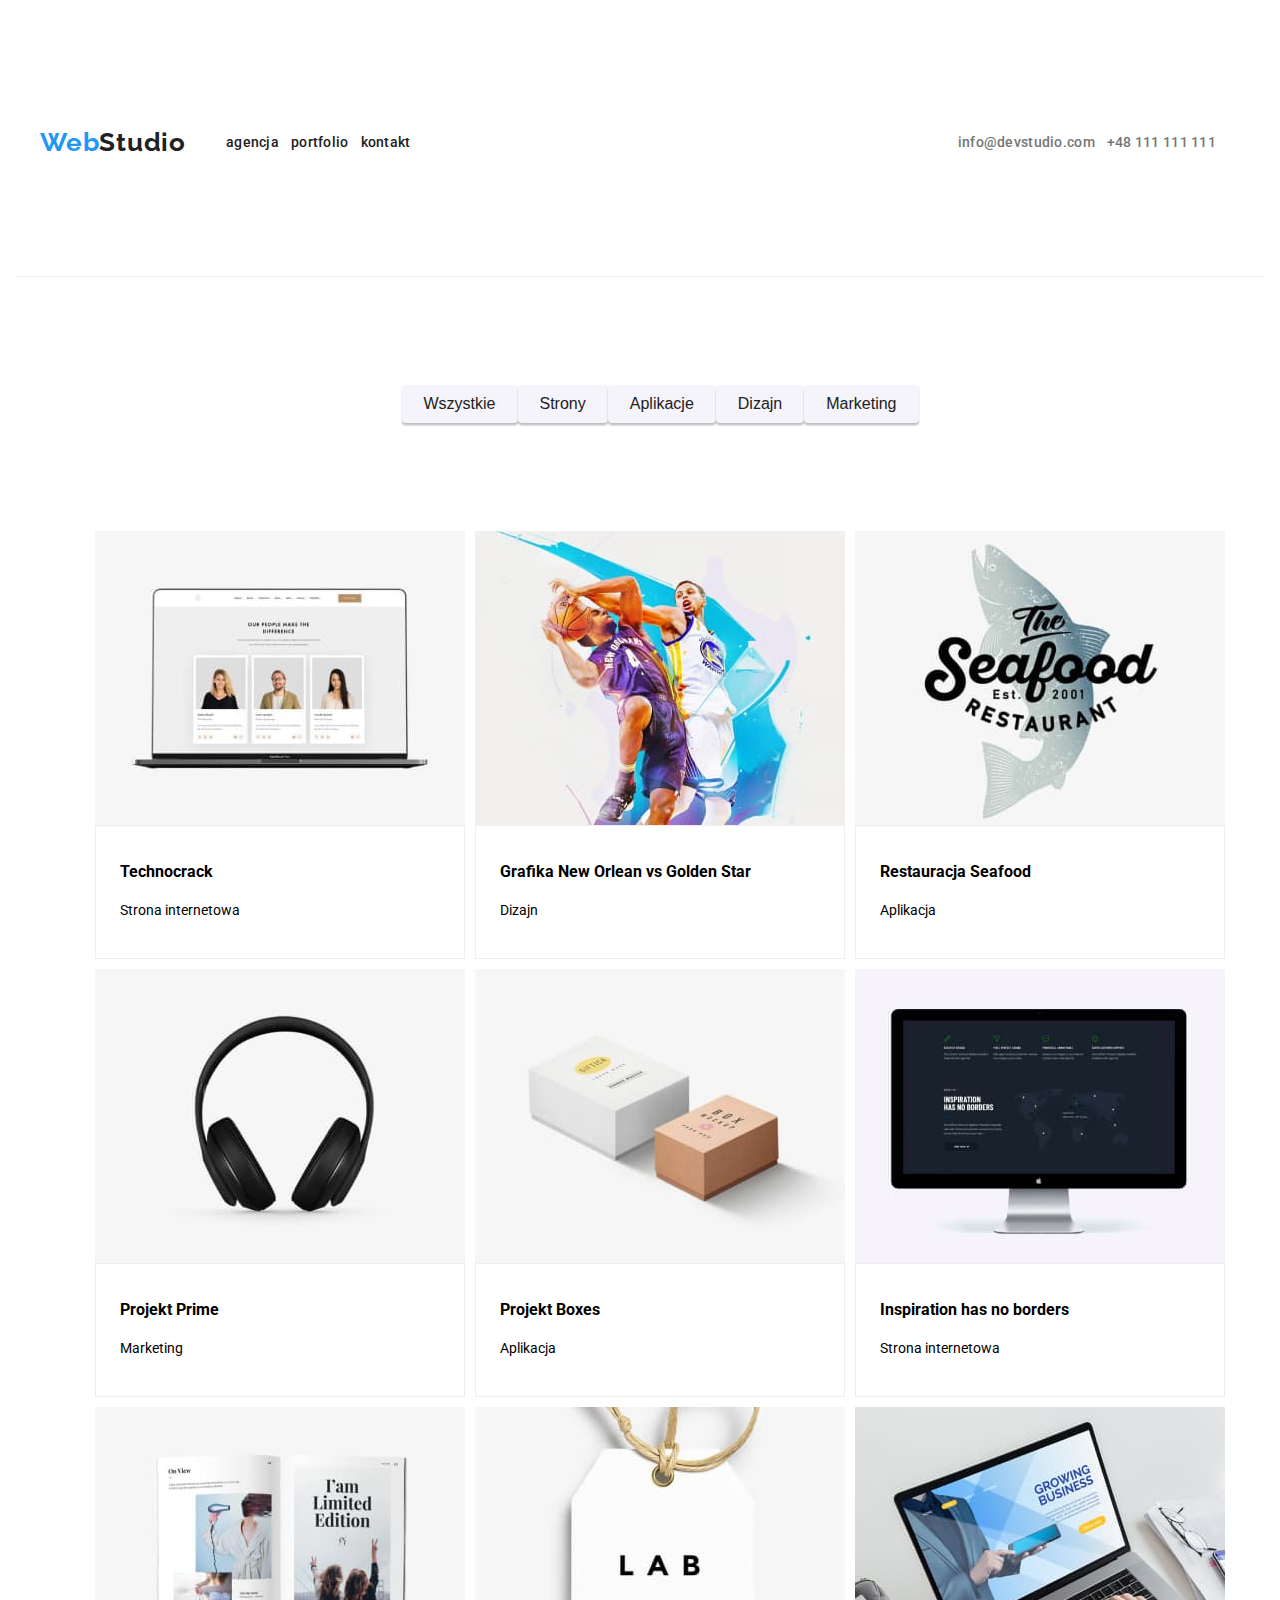
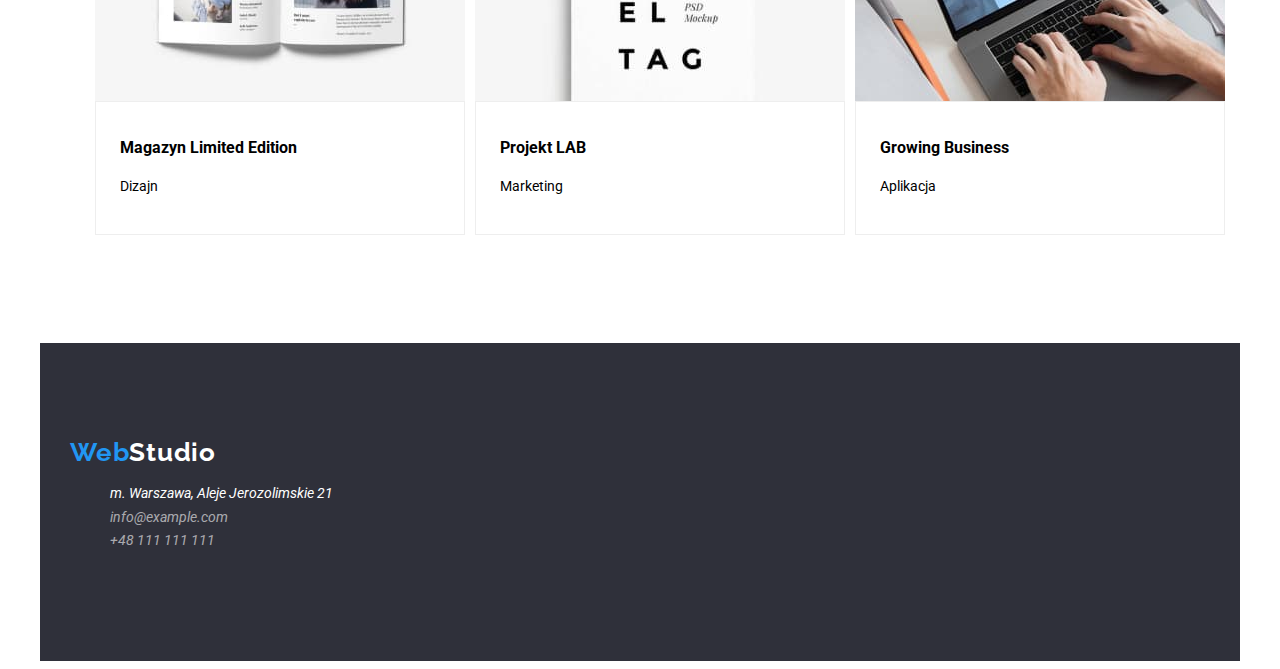
==== portfolio.html @ 51573a0a "v1" ====
<!DOCTYPE html>
<html lang="en">
  <head>
    <meta charset="UTF-8" />
    <meta http-equiv="X-UA-Compatible" content="IE=edge" />
    <meta name="viewport" content="width=device-width, initial-scale=1.0" />
    <title>Studio</title>
    <link rel="preconnect" href="https://fonts.googleapis.com" />
    <link rel="preconnect" href="https://fonts.gstatic.com" crossorigin />
    <link
      href="https://fonts.googleapis.com/css2?family=Raleway:wght@700&family=Roboto:wght@400;500;700;900&display=swap"
      rel="stylesheet"
    />
    <link rel="stylesheet" href="./css/styles.css" />
  </head>
  <body>
    <header class="header section container">
      <a href="./index.html" class="header-logo"> <span>Web</span>Studio </a>
      <nav>
        <ul class="navi">
          <li>
            <a href="" class="link">agencja</a>
          </li>
          <li>
            <a href="./portfolio.html" class="link">portfolio</a>
          </li>
          <li>
            <a href="" class="link">kontakt</a>
          </li>
        </ul>
      </nav>
      <ul class="contacts">
        <li>
          <a href="mailto:info@devstudio.com" class="header-contacts-item"
            >info@devstudio.com</a
          >
        </li>
        <li>
          <a href="tel:+48111111111" class="header-contacts-item"
            >+48 111 111 111</a
          >
        </li>
      </ul>
    </header>
    <main>
      <section class="container section portfolio">
        <ul class="portfolio-list">
          <li>
            <button type="button portfoliob1" class="portfolio-button">
              Wszystkie
            </button>
          </li>
          <li>
            <button type="button portfoliob2" class="portfolio-button">
              Strony
            </button>
          </li>
          <li>
            <button type="button portfoliob3" class="portfolio-button">
              Aplikacje
            </button>
          </li>
          <li>
            <button type="button portfoliob4" class="portfolio-button">
              Dizajn
            </button>
          </li>
          <li>
            <button type="button portfoliob5" class="portfolio-button">
              Marketing
            </button>
          </li>
        </ul>
      </section>
      <section class="offer container">
        <ul class="offer-list">
          <li class="offer-list-item">
            <figure class="offer-list-img">
              <img
                class="offer-img"
                src="images/portfolio1.jpg"
                alt="zdjęcie laptopa"
                width="370"
                height="294"
              />
              <figcaption>
                <h3 class="portfolio-item">Technocrack</h3>
                <p class="portfolio-category">Strona internetowa</p>
                <p></p>
              </figcaption>
            </figure>
          </li>
          <li class="offer-list-item">
            <figure class="offer-list-img">
              <img
                class="offer-img"
                src="images/portfolio2.jpg"
                alt="zdjęcie koszykarzy"
                width="370"
                height="294"
              />
              <figcaption>
                <h3 class="portfolio-item">
                  Grafika New Orlean vs Golden Star
                </h3>
                <p class="portfolio-category">Dizajn</p>
              </figcaption>
            </figure>
          </li>
          <li class="offer-list-item">
            <figure class="offer-list-img">
              <img
                class="offer-img"
                src="images/portfolio3.jpg"
                alt="zdjęcie logo restauracji"
                width="370"
                height="294"
              />
              <figcaption>
                <h3 class="portfolio-item">Restauracja Seafood</h3>
                <p class="portfolio-category">Aplikacja</p>
              </figcaption>
            </figure>
          </li>
          <li class="offer-list-item">
            <figure class="offer-list-img">
              <img
                class="offer-img"
                src="images/portfolio4.jpg"
                alt="zdjęcie słuchawek"
                width="370"
                height="294"
              />
              <figcaption>
                <h3 class="portfolio-item">Projekt Prime</h3>
                <p class="portfolio-category">Marketing</p>
              </figcaption>
            </figure>
          </li>
          <li class="offer-list-item">
            <figure class="offer-list-img">
              <img
                class="offer-img"
                src="images/portfolio5.jpg"
                alt="zdjęcie pudełek"
                width="370"
                height="294"
              />
              <figcaption>
                <h3 class="portfolio-item">Projekt Boxes</h3>
                <p class="portfolio-category">Aplikacja</p>
              </figcaption>
            </figure>
          </li>
          <li class="offer-list-item">
            <figure class="offer-list-img">
              <img
                class="offer-img"
                src="images/portfolio6.jpg"
                alt="zdjęcie monitora"
                width="370"
                height="294"
              />
              <figcaption>
                <h3 class="portfolio-item">Inspiration has no borders</h3>
                <p class="portfolio-category">Strona internetowa</p>
              </figcaption>
            </figure>
          </li>
          <li class="offer-list-item">
            <figure class="offer-list-img">
              <img
                class="offer-img"
                src="images/portfolio7.jpg"
                alt="zdjęcie magazynu"
                width="370"
                height="294"
              />
              <figcaption>
                <h3 class="portfolio-item">Magazyn Limited Edition</h3>
                <p class="portfolio-category">Dizajn</p>
              </figcaption>
            </figure>
          </li>
          <li class="offer-list-item">
            <figure class="offer-list-img">
              <img
                class="offer-img"
                src="images/portfolio8.jpg"
                alt="zdjęcie etykiety"
                width="370"
                height="294"
              />
              <figcaption>
                <h3 class="portfolio-item">Projekt LAB</h3>
                <p class="portfolio-category">Marketing</p>
              </figcaption>
            </figure>
          </li>
          <li class="offer-list-item">
            <figure class="offer-list-img">
              <img
                class="offer-img"
                src="images/portfolio9.jpg"
                alt="zdjęcie laptopa2"
                width="370"
                height="294"
              />
              <figcaption>
                <h3 class="portfolio-item">Growing Business</h3>
                <p class="portfolio-category">Aplikacja</p>
              </figcaption>
            </figure>
          </li>
        </ul>
      </section>
    </main>
    <footer class="footer container section">
      <a href="./index.html" class="footer-logo"> <span>Web</span>Studio </a>
      <address class="footer-contacts">
        <ul>
          <li>m. Warszawa, Aleje Jerozolimskie 21</li>
          <li>
            <a href="mailto:info@example.com" class="footer-link"
              >info@example.com</a
            >
          </li>
          <li>
            <a href="tel:+48111111111" class="footer-link">+48 111 111 111</a>
          </li>
        </ul>
      </address>
    </footer>
  </body>
</html>
---- css/styles.css ----
:root {
  --main-font-color: #212121;
  --brand-color: #2196f3;
}
body {
  font-family: "Roboto", sans-serif;
  font-size: 14px;
}
.link {
  text-decoration: none;
  font-family: "Roboto";
  font-weight: 500;
  font-size: 14px;
  line-height: 16px;
  letter-spacing: 0.02em;
}
.header .link {
  color: #212121;
}
.link:hover,
.link:focus,
.header-contacts-item:hover,
.header-contacts-item:focus,
.footer-link:hover,
.footer-link:focus {
  color: var(--brand-color);
}
.portfolio-button:hover,
.portfolio-button:focus {
  color: #fff;
  background-color: var(--brand-color);
}
.header-logo {
  color: var(--main-font-color);
  text-decoration: none;
  font-family: "Raleway";
  font-weight: 700;
  font-size: 26px;
  line-height: 31px;
  letter-spacing: 0.03em;
}
.footer-logo {
  color: #fff;
  text-decoration: none;
  font-family: "Raleway";
  font-weight: 700;
  font-size: 26px;
  line-height: 31px;
  letter-spacing: 0.03em;
  margin-left: 30px;
}
.header-logo > span,
.footer-logo > span {
  color: var(--brand-color);
}
.header {
  background-color: #fff;
  color: #212121;
  display: flex;
  justify-content: space-between;
  align-items: center;
  height: 80px;
  border-bottom: 1px solid #ececec;
  padding: 24px 24px;
}
.contacts,
.navi,
.link,
.header-contacts-item {
  display: flex;
  margin-left: auto;
  margin-right: 12px;
}
.navi,
.header-contacts-item {
  font-family: "Roboto";
  font-style: normal;
  font-weight: 500;
  line-height: 16px;
  letter-spacing: 0.02em;
}
.footer {
  background-color: #2f303a;
  color: #fff;
  max-height: 252px;
  padding: 60px auto 60px 15px;
}
.footer-contacts {
  color: #fff;
  line-height: 1.71;
  margin-left: 30px;
}
.header-contacts-item {
  color: #757575;
}
.header-contacts-item,
.footer-contacts {
  text-decoration: none;
}
.footer-contacts,
.footer-logo {
  margin-left: 30px;
}
.footer-link {
  color: rgba(255, 255, 255, 0.6);
  text-decoration: none;
}
.about-title,
.main-title,
.us-title {
  text-align: center;
}
.main-title {
  text-transform: uppercase;
  color: #fff;
  background-color: #2f303a;
  max-height: 600px;
  flex-direction: column;
  padding-top: 200px;
  padding-bottom: 280px;
}
.main-title-item {
  font-size: 44px;
  font-weight: 900;
  line-height: 60px;
  letter-spacing: 0.06em;
}
.about-title {
  font-size: 36px;
  line-height: 42px;
  letter-spacing: 0.03em;
}
.us-title {
  font-size: 36px;
  line-height: 42px;
  letter-spacing: 0.03em;
}
.main-button {
  cursor: pointer;
  color: inherit;
  background-color: var(--brand-color);
  box-shadow: 0px 4px 4px rgba(0, 0, 0, 0.15);
  border-radius: 4px;
  padding: auto;
  font-weight: 700;
  font-size: 16px;
  line-height: 30px;
}
.article {
  display: flex;
}
ul {
  list-style: none;
}
.article-title {
  text-transform: uppercase;
}
.article-item {
  color: #757575;
}
.us {
  background-color: #f5f4fa;
  max-height: 648px;
}
.portfolio {
  text-align: center;
}
.portfolio-button {
  cursor: pointer;
  color: #212121;
  text-decoration: solid;
  background-color: #f5f4fa;
  box-shadow: 0px 3px 1px rgba(0, 0, 0, 0.1), 0px 1px 2px rgba(0, 0, 0, 0.08),
    0px 2px 2px rgba(0, 0, 0, 0.12);
  border-radius: 4px;
  line-height: 1.6;
  border: none;
  font-weight: 500;
  padding: 6px 22px;
  background: #f5f4fa;
  font-size: 16px;
}
.portfolio-list {
  display: flex;
  justify-content: center;
}
.portfoliob1,
.portfoliob5 {
  width: 121px;
  margin-right: 30px;
}
.portfoliob2 {
  width: 93px;
  margin-right: 30px;
}
.portfoliob3 {
  width: 114px;
  margin-right: 30px;
}
.portfoliob4 {
  width: 91px;
  margin-right: 30px;
}
.container {
  width: 1200px;
  margin: 0 auto;
}
.section {
  padding-top: 94px;
  padding-bottom: 94px;
}
.about-item {
  display: flex;
  padding-right: 30px;
  justify-content: space-between;
  align-content: center;
}
.us-name {
  color: #212121;
  font-weight: 500;
  padding-top: 30px;
  line-height: 1.17;
  text-align: center;
}
.us-description {
  color: #757575;
  font-size: 16px;
  padding-bottom: 30px;
  line-height: 1.17;
  text-align: center;
}
.us-item {
  margin: 0;
  width: 270px;
  background-color: #ffffff;
  border-bottom-right-radius: 4px;
  border-bottom-left-radius: 4px;
  box-shadow: 0px 2px rgba(0, 0, 0, 0.2), 0px 1px rgba(0, 0, 0, 0.14),
    0px 1px rgba(0, 0, 0, 0.12);
}
.us-img {
  display: block;
}
.us-list {
  display: flex;
  justify-content: space-evenly;
  margin-left: 15px;
  margin-right: 15px;
}
.us-items li {
  width: 270px;
}
.offer {
  padding-bottom: 94px;
}
.offer-item {
  color: #212121;
  font-weight: 700;
  font-size: 18px;
  line-height: 2;
}
.offer-list {
  display: flex;
  justify-content: center;
  align-content: center;
  flex-wrap: wrap;
  margin-left: -10px;
  margin-top: -10px;
}
.offer-list-item {
  width: 370px;
  margin-left: 10px;
  margin-top: 10px;
}
.offer-list-img {
  margin: 0;
}
.portfolio-category {
  color: var(--detail-color);
  font-size: var(--subject-font);
  line-height: 1.875;
}
.offer-img {
  display: block;
}
.offer-list-img figcaption {
  padding: 20px 24px;
  border: 1px solid #eeeeee;
}
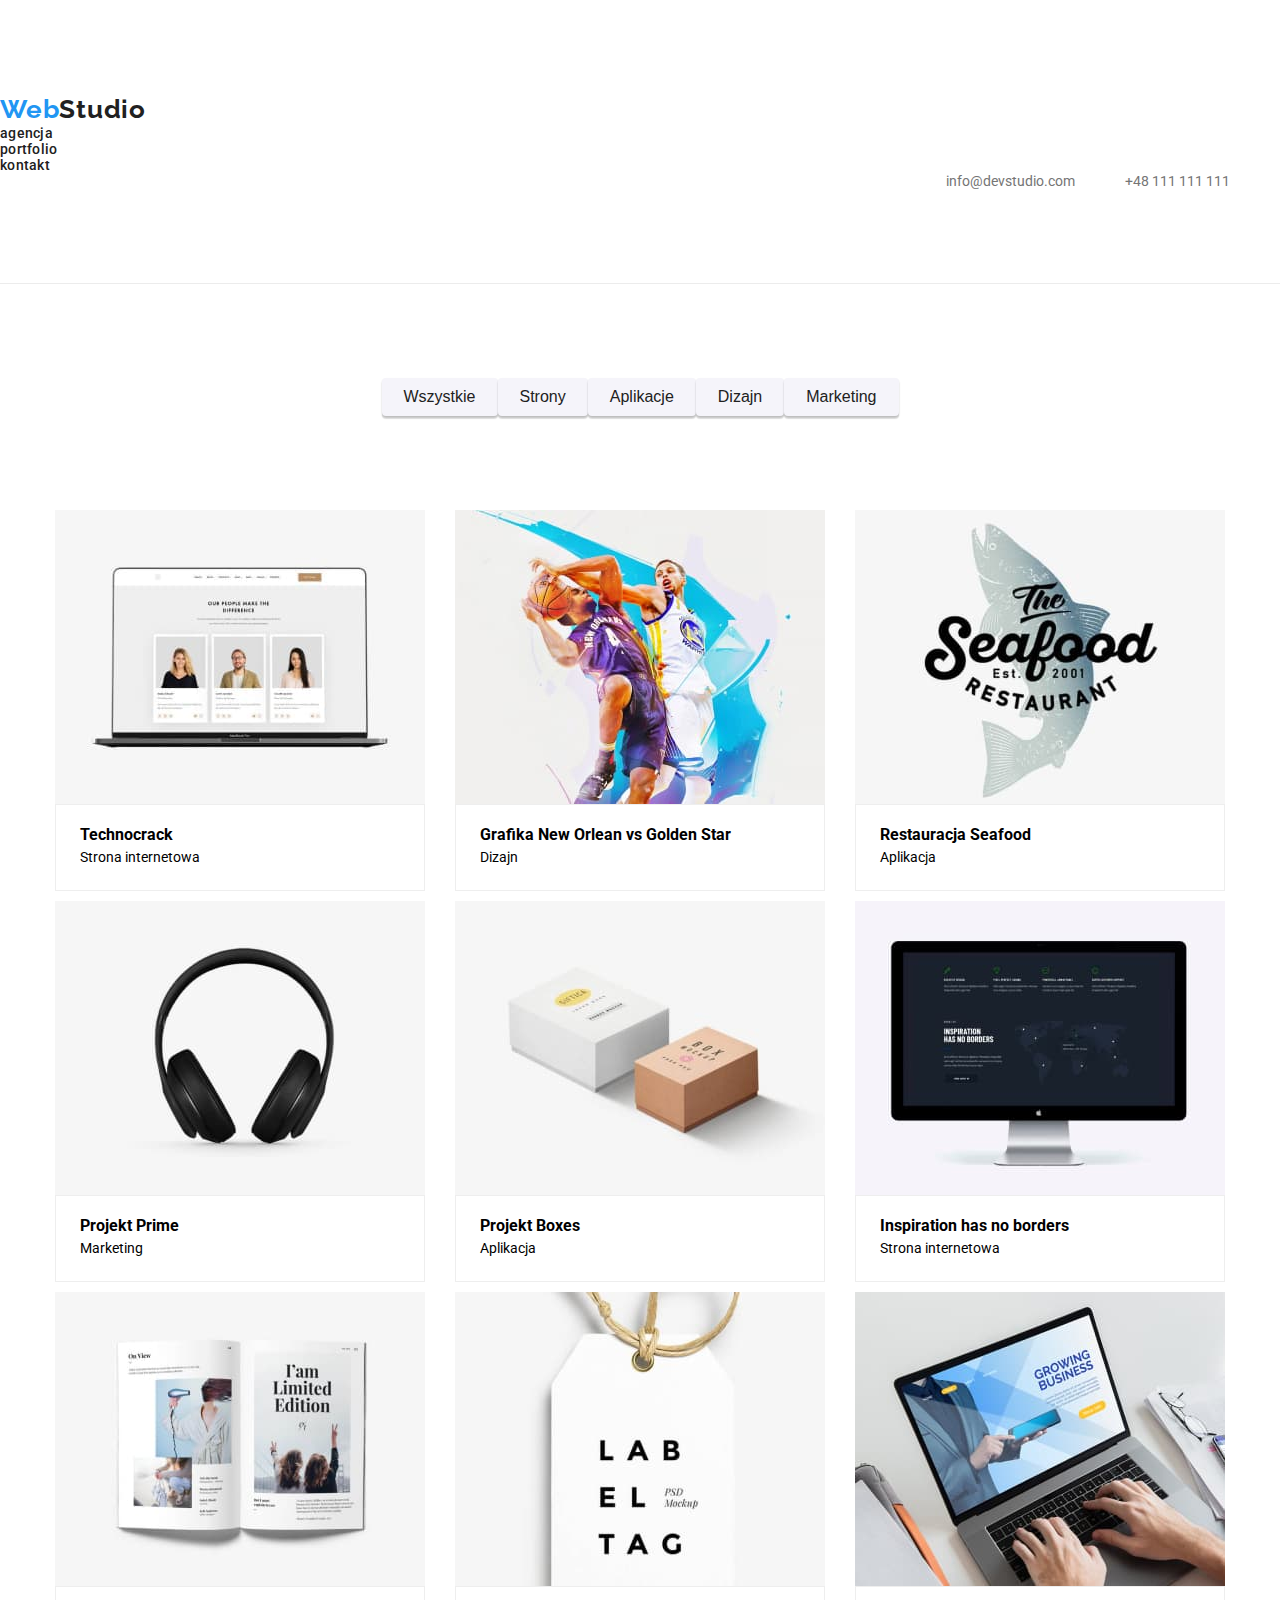
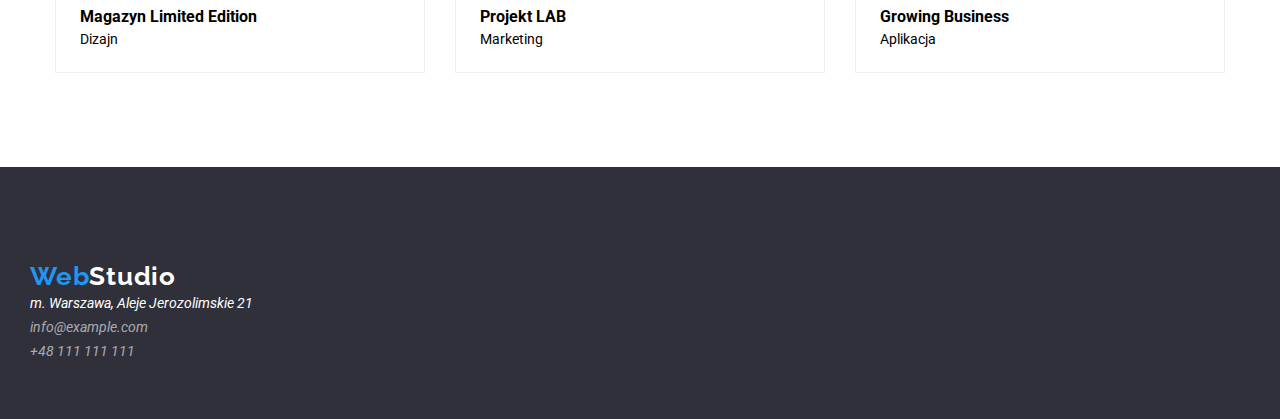
==== commit 14bac9f9: "v1.5" ====
--- a/portfolio.html
+++ b/portfolio.html
@@ -14,7 +14,7 @@
     <link rel="stylesheet" href="./css/styles.css" />
   </head>
   <body>
-    <header class="header section container">
+    <header class="header section">
       <a href="./index.html" class="header-logo"> <span>Web</span>Studio </a>
       <nav>
         <ul class="navi">
@@ -215,7 +215,7 @@
         </ul>
       </section>
     </main>
-    <footer class="footer container section">
+    <footer class="footer section">
       <a href="./index.html" class="footer-logo"> <span>Web</span>Studio </a>
       <address class="footer-contacts">
         <ul>
--- a/css/styles.css
+++ b/css/styles.css
@@ -1,10 +1,34 @@
+* {
+  margin: 0px;
+  padding: 0px;
+}
+*,
+*::before,
+*::after {
+  box-sizing: border-box;
+}
 :root {
   --main-font-color: #212121;
   --brand-color: #2196f3;
 }
+.container {
+  max-width: 1200px;
+  margin: 0 auto;
+  padding-right: 15px;
+  padding-left: 15px;
+}
+.section {
+  padding-top: 94px;
+  padding-bottom: 94px;
+}
 body {
   font-family: "Roboto", sans-serif;
   font-size: 14px;
+}
+ul {
+  list-style: none;
+  margin: 0px;
+  padding: 0px;
 }
 .link {
   text-decoration: none;
@@ -14,21 +38,23 @@
   line-height: 16px;
   letter-spacing: 0.02em;
 }
-.header .link {
-  color: #212121;
-}
 .link:hover,
 .link:focus,
 .header-contacts-item:hover,
 .header-contacts-item:focus,
+.nav-item .link:hover,
+.nav-item .link:focus,
 .footer-link:hover,
 .footer-link:focus {
   color: var(--brand-color);
 }
-.portfolio-button:hover,
-.portfolio-button:focus {
-  color: #fff;
-  background-color: var(--brand-color);
+/* ------HEADER----- */
+.header {
+  background-color: #fff;
+  border-bottom: 1px solid #ececec;
+}
+.header .link {
+  color: #212121;
 }
 .header-logo {
   color: var(--main-font-color);
@@ -38,6 +64,169 @@
   font-size: 26px;
   line-height: 31px;
   letter-spacing: 0.03em;
+  margin-right: 93px;
+}
+.header-logo > span,
+.footer-logo > span {
+  color: var(--brand-color);
+}
+
+.header-section {
+  display: flex;
+  align-items: center;
+  justify-content: center;
+  height: 80px;
+}
+.nav {
+  display: flex;
+  align-items: center;
+}
+.nav-items {
+  font-weight: 500;
+  line-height: 1.14;
+  display: flex;
+  justify-content: space-between;
+}
+.nav-items .link {
+  text-transform: capitalize;
+}
+.nav-item {
+  margin-right: 46px;
+}
+.contacts {
+  display: flex;
+  align-items: center;
+  justify-content: flex-end;
+  margin-left: auto;
+}
+.header-contacts-item {
+  color: #757575;
+  text-decoration: none;
+  margin-right: 50px;
+}
+/* ----BANNER---- */
+.main-title {
+  background-color: #2f303a;
+  text-align: center;
+  padding: 200px 0;
+  color: #fff;
+}
+.main-title-item {
+  font-weight: 900;
+  font-size: 44px;
+  line-height: 1.36em;
+  max-width: 696px;
+  text-transform: uppercase;
+  margin: 0 auto 30px;
+}
+.main-button {
+  color: #fff;
+  cursor: pointer;
+  background-color: var(--brand-color);
+  border: none;
+  border-radius: 4px;
+  width: 200px;
+  height: 50px;
+  font-weight: 700;
+  font-size: 16px;
+  line-height: 1.875em;
+  letter-spacing: 0.06em;
+  box-shadow: 0px 4px 4px rgba(0, 0, 0, 0.15);
+  padding: 10px 41px 10px 42px;
+}
+.main-button:hover,
+.main-button:active {
+  background-color: var(--brand-color);
+  color: #fff;
+}
+/* -----LOREM IPSUM---- */
+
+.about-title,
+.us-title {
+  text-align: center;
+}
+
+.about-title {
+  font-size: 36px;
+  line-height: 42px;
+  letter-spacing: 0.03em;
+  margin: 0px;
+  padding: 0px;
+}
+.us-title {
+  font-size: 36px;
+  line-height: 42px;
+  letter-spacing: 0.03em;
+  margin: 0px;
+  padding: 0px;
+}
+
+.article {
+  display: flex;
+}
+.article li {
+  width: 270px;
+}
+.article-title {
+  text-transform: uppercase;
+  margin-bottom: 10px;
+}
+.article-item {
+  margin-top: 10px;
+  color: #757575;
+  line-height: 24px;
+}
+.us {
+  background-color: #f5f4fa;
+  max-height: 648px;
+}
+.about-item {
+  display: flex;
+  padding-right: 30px;
+  justify-content: space-between;
+  align-content: center;
+}
+.us-name {
+  color: #212121;
+  font-weight: 500;
+  padding-top: 30px;
+  line-height: 1.17;
+  text-align: center;
+}
+.us-description {
+  color: #757575;
+  font-size: 16px;
+  padding-bottom: 30px;
+  line-height: 1.17;
+  text-align: center;
+}
+.us-item {
+  margin: 0;
+  width: 270px;
+  background-color: #ffffff;
+  border-bottom-right-radius: 4px;
+  border-bottom-left-radius: 4px;
+  box-shadow: 0px 2px rgba(0, 0, 0, 0.2), 0px 1px rgba(0, 0, 0, 0.14),
+    0px 1px rgba(0, 0, 0, 0.12);
+}
+.us-img {
+  display: block;
+}
+.us-list {
+  display: flex;
+  justify-content: space-evenly;
+  margin-left: 15px;
+  margin-right: 15px;
+}
+.us-items li {
+  width: 270px;
+}
+/* ----FOOTER---- */
+.footer {
+  background-color: #2f303a;
+  color: #fff;
+  max-height: 252px;
+  padding: 60px auto 60px 15px;
 }
 .footer-logo {
   color: #fff;
@@ -49,119 +238,19 @@
   letter-spacing: 0.03em;
   margin-left: 30px;
 }
-.header-logo > span,
-.footer-logo > span {
-  color: var(--brand-color);
-}
-.header {
-  background-color: #fff;
-  color: #212121;
-  display: flex;
-  justify-content: space-between;
-  align-items: center;
-  height: 80px;
-  border-bottom: 1px solid #ececec;
-  padding: 24px 24px;
-}
-.contacts,
-.navi,
-.link,
-.header-contacts-item {
-  display: flex;
-  margin-left: auto;
-  margin-right: 12px;
-}
-.navi,
-.header-contacts-item {
-  font-family: "Roboto";
-  font-style: normal;
-  font-weight: 500;
-  line-height: 16px;
-  letter-spacing: 0.02em;
-}
-.footer {
-  background-color: #2f303a;
-  color: #fff;
-  max-height: 252px;
-  padding: 60px auto 60px 15px;
-}
+.footer-link {
+  color: rgba(255, 255, 255, 0.6);
+  text-decoration: none;
+}
+
 .footer-contacts {
   color: #fff;
   line-height: 1.71;
   margin-left: 30px;
-}
-.header-contacts-item {
-  color: #757575;
-}
-.header-contacts-item,
-.footer-contacts {
-  text-decoration: none;
-}
-.footer-contacts,
-.footer-logo {
-  margin-left: 30px;
-}
-.footer-link {
-  color: rgba(255, 255, 255, 0.6);
-  text-decoration: none;
-}
-.about-title,
-.main-title,
-.us-title {
-  text-align: center;
-}
-.main-title {
-  text-transform: uppercase;
-  color: #fff;
-  background-color: #2f303a;
-  max-height: 600px;
-  flex-direction: column;
-  padding-top: 200px;
-  padding-bottom: 280px;
-}
-.main-title-item {
-  font-size: 44px;
-  font-weight: 900;
-  line-height: 60px;
-  letter-spacing: 0.06em;
-}
-.about-title {
-  font-size: 36px;
-  line-height: 42px;
-  letter-spacing: 0.03em;
-}
-.us-title {
-  font-size: 36px;
-  line-height: 42px;
-  letter-spacing: 0.03em;
-}
-.main-button {
-  cursor: pointer;
-  color: inherit;
-  background-color: var(--brand-color);
-  box-shadow: 0px 4px 4px rgba(0, 0, 0, 0.15);
-  border-radius: 4px;
-  padding: auto;
-  font-weight: 700;
-  font-size: 16px;
-  line-height: 30px;
-}
-.article {
-  display: flex;
-}
-ul {
-  list-style: none;
-}
-.article-title {
-  text-transform: uppercase;
-}
-.article-item {
-  color: #757575;
-}
-.us {
-  background-color: #f5f4fa;
-  max-height: 648px;
-}
+  text-decoration: none;
+}
+/* Strona Portfolio */
+
 .portfolio {
   text-align: center;
 }
@@ -180,6 +269,11 @@
   background: #f5f4fa;
   font-size: 16px;
 }
+.portfolio-button:hover,
+.portfolio-button:focus {
+  color: #fff;
+  background-color: var(--brand-color);
+}
 .portfolio-list {
   display: flex;
   justify-content: center;
@@ -200,55 +294,6 @@
 .portfoliob4 {
   width: 91px;
   margin-right: 30px;
-}
-.container {
-  width: 1200px;
-  margin: 0 auto;
-}
-.section {
-  padding-top: 94px;
-  padding-bottom: 94px;
-}
-.about-item {
-  display: flex;
-  padding-right: 30px;
-  justify-content: space-between;
-  align-content: center;
-}
-.us-name {
-  color: #212121;
-  font-weight: 500;
-  padding-top: 30px;
-  line-height: 1.17;
-  text-align: center;
-}
-.us-description {
-  color: #757575;
-  font-size: 16px;
-  padding-bottom: 30px;
-  line-height: 1.17;
-  text-align: center;
-}
-.us-item {
-  margin: 0;
-  width: 270px;
-  background-color: #ffffff;
-  border-bottom-right-radius: 4px;
-  border-bottom-left-radius: 4px;
-  box-shadow: 0px 2px rgba(0, 0, 0, 0.2), 0px 1px rgba(0, 0, 0, 0.14),
-    0px 1px rgba(0, 0, 0, 0.12);
-}
-.us-img {
-  display: block;
-}
-.us-list {
-  display: flex;
-  justify-content: space-evenly;
-  margin-left: 15px;
-  margin-right: 15px;
-}
-.us-items li {
-  width: 270px;
 }
 .offer {
   padding-bottom: 94px;
@@ -261,15 +306,13 @@
 }
 .offer-list {
   display: flex;
-  justify-content: center;
+  justify-content: space-between;
   align-content: center;
   flex-wrap: wrap;
-  margin-left: -10px;
   margin-top: -10px;
 }
 .offer-list-item {
   width: 370px;
-  margin-left: 10px;
   margin-top: 10px;
 }
 .offer-list-img {
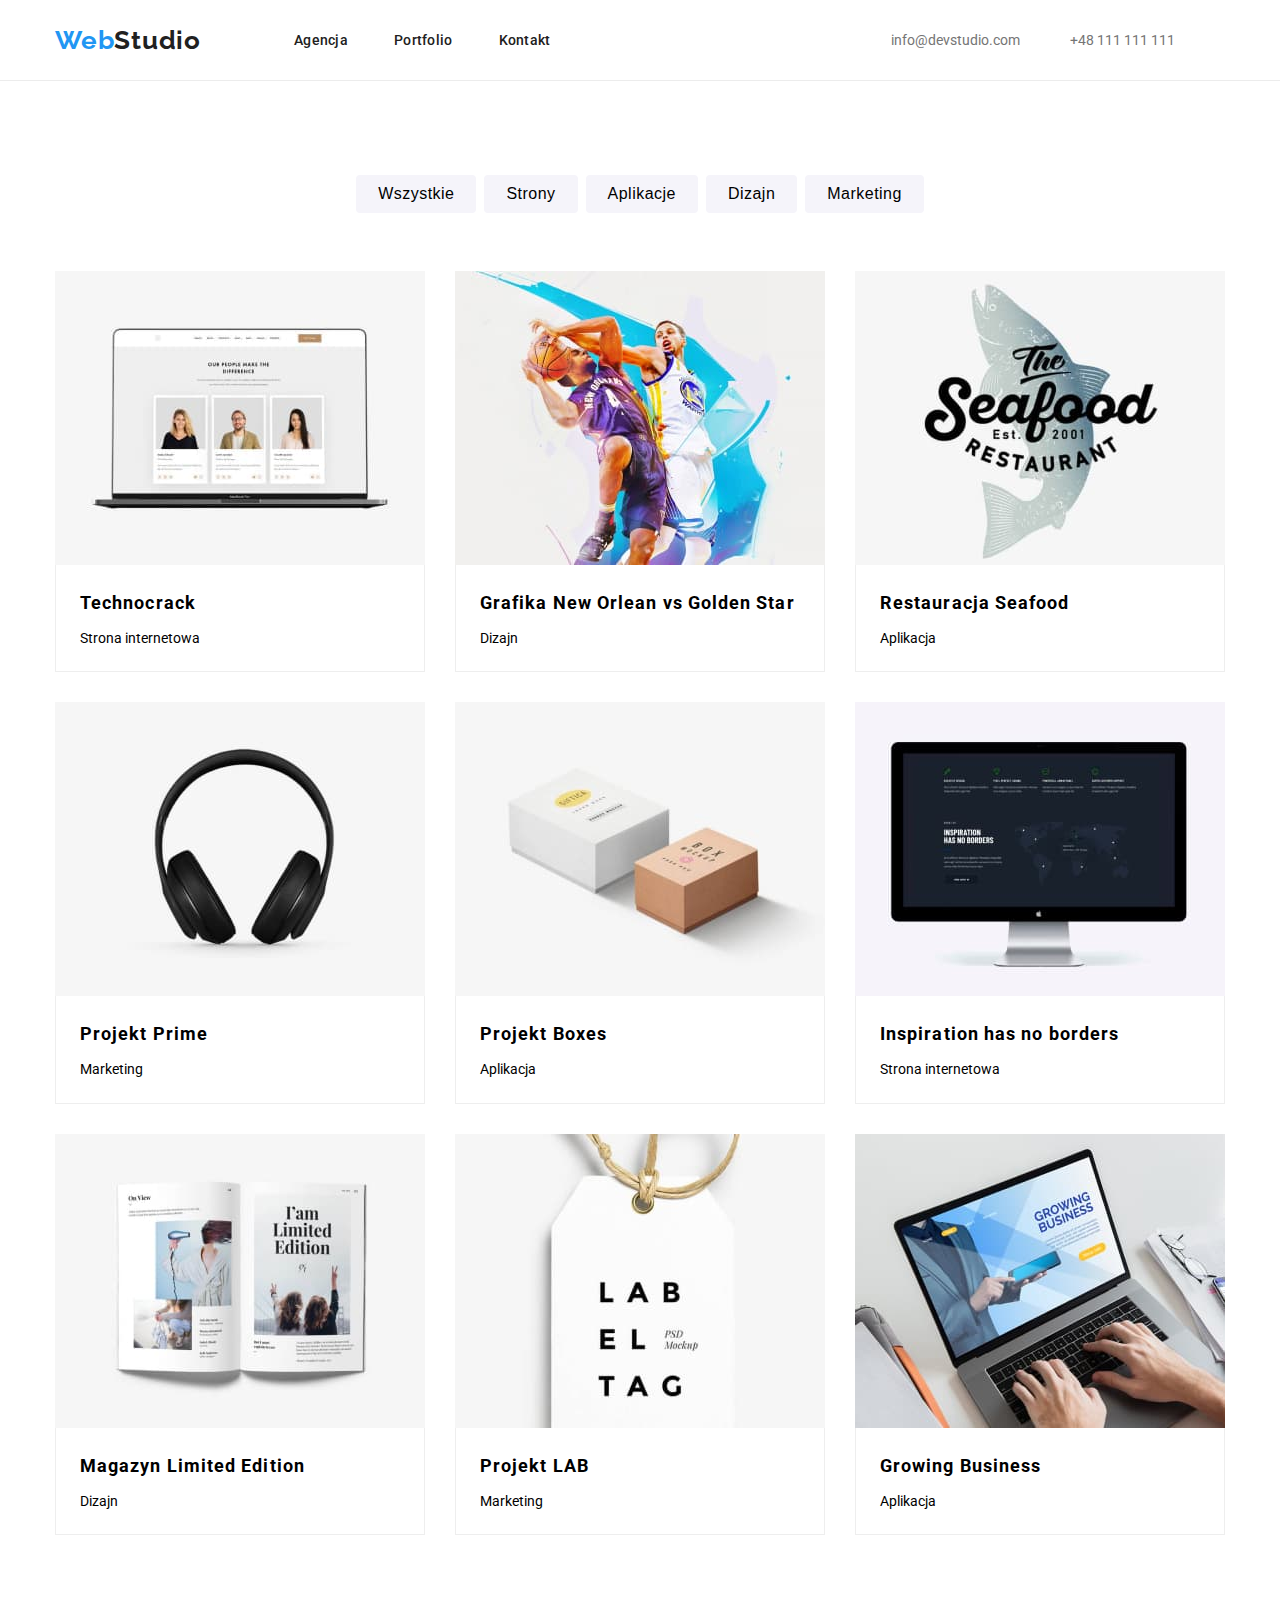
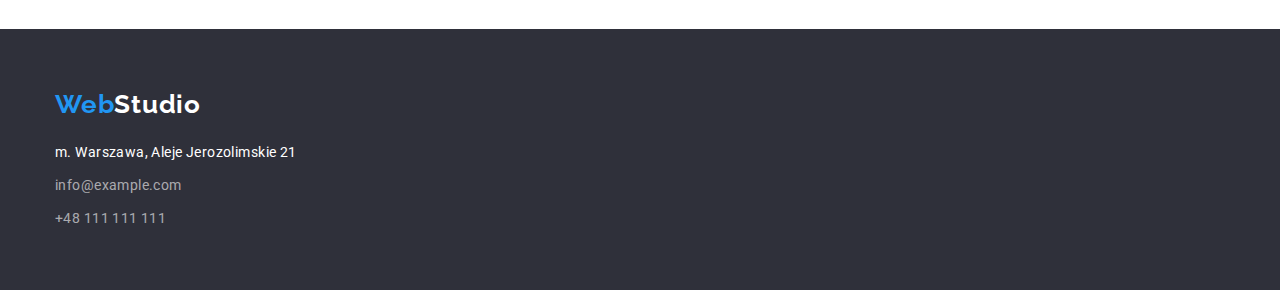
==== commit a9a4eb12: "v1.9" ====
--- a/portfolio.html
+++ b/portfolio.html
@@ -14,222 +14,228 @@
     <link rel="stylesheet" href="./css/styles.css" />
   </head>
   <body>
-    <header class="header section">
-      <a href="./index.html" class="header-logo"> <span>Web</span>Studio </a>
-      <nav>
-        <ul class="navi">
+    <header class="header">
+      <section class="container header-section">
+        <nav class="nav">
+          <a href="./index.html" class="header-logo link">
+            <span>Web</span>Studio
+          </a>
+          <ul class="nav-items">
+            <li class="nav-item">
+              <a href="" class="link">agencja</a>
+            </li>
+            <li class="nav-item">
+              <a href="./portfolio.html" class="link">portfolio</a>
+            </li>
+            <li class="nav-item">
+              <a href="" class="link">kontakt</a>
+            </li>
+          </ul>
+        </nav>
+        <ul class="contacts">
           <li>
-            <a href="" class="link">agencja</a>
+            <a href="mailto:info@devstudio.com" class="header-contacts-item"
+              >info@devstudio.com</a
+            >
           </li>
           <li>
-            <a href="./portfolio.html" class="link">portfolio</a>
-          </li>
-          <li>
-            <a href="" class="link">kontakt</a>
-          </li>
-        </ul>
-      </nav>
-      <ul class="contacts">
-        <li>
-          <a href="mailto:info@devstudio.com" class="header-contacts-item"
-            >info@devstudio.com</a
-          >
-        </li>
-        <li>
-          <a href="tel:+48111111111" class="header-contacts-item"
-            >+48 111 111 111</a
-          >
-        </li>
-      </ul>
-    </header>
-    <main>
-      <section class="container section portfolio">
-        <ul class="portfolio-list">
-          <li>
-            <button type="button portfoliob1" class="portfolio-button">
-              Wszystkie
-            </button>
-          </li>
-          <li>
-            <button type="button portfoliob2" class="portfolio-button">
-              Strony
-            </button>
-          </li>
-          <li>
-            <button type="button portfoliob3" class="portfolio-button">
-              Aplikacje
-            </button>
-          </li>
-          <li>
-            <button type="button portfoliob4" class="portfolio-button">
-              Dizajn
-            </button>
-          </li>
-          <li>
-            <button type="button portfoliob5" class="portfolio-button">
-              Marketing
-            </button>
+            <a href="tel:+48111111111" class="header-contacts-item"
+              >+48 111 111 111</a
+            >
           </li>
         </ul>
       </section>
-      <section class="offer container">
-        <ul class="offer-list">
-          <li class="offer-list-item">
-            <figure class="offer-list-img">
-              <img
-                class="offer-img"
-                src="images/portfolio1.jpg"
-                alt="zdjęcie laptopa"
-                width="370"
-                height="294"
-              />
-              <figcaption>
-                <h3 class="portfolio-item">Technocrack</h3>
-                <p class="portfolio-category">Strona internetowa</p>
-                <p></p>
-              </figcaption>
-            </figure>
-          </li>
-          <li class="offer-list-item">
-            <figure class="offer-list-img">
-              <img
-                class="offer-img"
-                src="images/portfolio2.jpg"
-                alt="zdjęcie koszykarzy"
-                width="370"
-                height="294"
-              />
-              <figcaption>
-                <h3 class="portfolio-item">
-                  Grafika New Orlean vs Golden Star
-                </h3>
-                <p class="portfolio-category">Dizajn</p>
-              </figcaption>
-            </figure>
-          </li>
-          <li class="offer-list-item">
-            <figure class="offer-list-img">
-              <img
-                class="offer-img"
-                src="images/portfolio3.jpg"
-                alt="zdjęcie logo restauracji"
-                width="370"
-                height="294"
-              />
-              <figcaption>
-                <h3 class="portfolio-item">Restauracja Seafood</h3>
-                <p class="portfolio-category">Aplikacja</p>
-              </figcaption>
-            </figure>
-          </li>
-          <li class="offer-list-item">
-            <figure class="offer-list-img">
-              <img
-                class="offer-img"
-                src="images/portfolio4.jpg"
-                alt="zdjęcie słuchawek"
-                width="370"
-                height="294"
-              />
-              <figcaption>
-                <h3 class="portfolio-item">Projekt Prime</h3>
-                <p class="portfolio-category">Marketing</p>
-              </figcaption>
-            </figure>
-          </li>
-          <li class="offer-list-item">
-            <figure class="offer-list-img">
-              <img
-                class="offer-img"
-                src="images/portfolio5.jpg"
-                alt="zdjęcie pudełek"
-                width="370"
-                height="294"
-              />
-              <figcaption>
-                <h3 class="portfolio-item">Projekt Boxes</h3>
-                <p class="portfolio-category">Aplikacja</p>
-              </figcaption>
-            </figure>
-          </li>
-          <li class="offer-list-item">
-            <figure class="offer-list-img">
-              <img
-                class="offer-img"
-                src="images/portfolio6.jpg"
-                alt="zdjęcie monitora"
-                width="370"
-                height="294"
-              />
-              <figcaption>
-                <h3 class="portfolio-item">Inspiration has no borders</h3>
-                <p class="portfolio-category">Strona internetowa</p>
-              </figcaption>
-            </figure>
-          </li>
-          <li class="offer-list-item">
-            <figure class="offer-list-img">
-              <img
-                class="offer-img"
-                src="images/portfolio7.jpg"
-                alt="zdjęcie magazynu"
-                width="370"
-                height="294"
-              />
-              <figcaption>
-                <h3 class="portfolio-item">Magazyn Limited Edition</h3>
-                <p class="portfolio-category">Dizajn</p>
-              </figcaption>
-            </figure>
-          </li>
-          <li class="offer-list-item">
-            <figure class="offer-list-img">
-              <img
-                class="offer-img"
-                src="images/portfolio8.jpg"
-                alt="zdjęcie etykiety"
-                width="370"
-                height="294"
-              />
-              <figcaption>
-                <h3 class="portfolio-item">Projekt LAB</h3>
-                <p class="portfolio-category">Marketing</p>
-              </figcaption>
-            </figure>
-          </li>
-          <li class="offer-list-item">
-            <figure class="offer-list-img">
-              <img
-                class="offer-img"
-                src="images/portfolio9.jpg"
-                alt="zdjęcie laptopa2"
-                width="370"
-                height="294"
-              />
-              <figcaption>
-                <h3 class="portfolio-item">Growing Business</h3>
-                <p class="portfolio-category">Aplikacja</p>
-              </figcaption>
-            </figure>
-          </li>
-        </ul>
-      </section>
+    </header>
+    <main>
+      <div class="container">
+        <section class="section">
+          <section class="portfolio">
+            <ul class="portfolio-list">
+              <li class="portfolio-item">
+                <button type="button" class="portfolio-button">
+                  Wszystkie
+                </button>
+              </li>
+              <li class="portfolio-item">
+                <button type="button" class="portfolio-button">Strony</button>
+              </li>
+              <li class="portfolio-item">
+                <button type="button" class="portfolio-button">
+                  Aplikacje
+                </button>
+              </li>
+              <li class="portfolio-item">
+                <button type="button" class="portfolio-button">Dizajn</button>
+              </li>
+              <li class="portfolio-item">
+                <button type="button" class="portfolio-button">
+                  Marketing
+                </button>
+              </li>
+            </ul>
+          </section>
+          <section class="offer">
+            <ul class="offer-list">
+              <li class="offer-list-item">
+                <figure class="offer-list-img">
+                  <img
+                    class="offer-img"
+                    src="images/portfolio1.jpg"
+                    alt="zdjęcie laptopa"
+                    width="370"
+                    height="294"
+                  />
+                  <figcaption>
+                    <h3 class="offer-title">Technocrack</h3>
+                    <p class="offer-category">Strona internetowa</p>
+                    <p></p>
+                  </figcaption>
+                </figure>
+              </li>
+              <li class="offer-list-item">
+                <figure class="offer-list-img">
+                  <img
+                    class="offer-img"
+                    src="images/portfolio2.jpg"
+                    alt="zdjęcie koszykarzy"
+                    width="370"
+                    height="294"
+                  />
+                  <figcaption>
+                    <h3 class="offer-title">
+                      Grafika New Orlean vs Golden Star
+                    </h3>
+                    <p class="offer-category">Dizajn</p>
+                  </figcaption>
+                </figure>
+              </li>
+              <li class="offer-list-item">
+                <figure class="offer-list-img">
+                  <img
+                    class="offer-img"
+                    src="images/portfolio3.jpg"
+                    alt="zdjęcie logo restauracji"
+                    width="370"
+                    height="294"
+                  />
+                  <figcaption>
+                    <h3 class="offer-title">Restauracja Seafood</h3>
+                    <p class="offer-category">Aplikacja</p>
+                  </figcaption>
+                </figure>
+              </li>
+              <li class="offer-list-item">
+                <figure class="offer-list-img">
+                  <img
+                    class="offer-img"
+                    src="images/portfolio4.jpg"
+                    alt="zdjęcie słuchawek"
+                    width="370"
+                    height="294"
+                  />
+                  <figcaption>
+                    <h3 class="offer-title">Projekt Prime</h3>
+                    <p class="offer-category">Marketing</p>
+                  </figcaption>
+                </figure>
+              </li>
+              <li class="offer-list-item">
+                <figure class="offer-list-img">
+                  <img
+                    class="offer-img"
+                    src="images/portfolio5.jpg"
+                    alt="zdjęcie pudełek"
+                    width="370"
+                    height="294"
+                  />
+                  <figcaption>
+                    <h3 class="offer-title">Projekt Boxes</h3>
+                    <p class="offer-category">Aplikacja</p>
+                  </figcaption>
+                </figure>
+              </li>
+              <li class="offer-list-item">
+                <figure class="offer-list-img">
+                  <img
+                    class="offer-img"
+                    src="images/portfolio6.jpg"
+                    alt="zdjęcie monitora"
+                    width="370"
+                    height="294"
+                  />
+                  <figcaption>
+                    <h3 class="offer-title">Inspiration has no borders</h3>
+                    <p class="offer-category">Strona internetowa</p>
+                  </figcaption>
+                </figure>
+              </li>
+              <li class="offer-list-item">
+                <figure class="offer-list-img">
+                  <img
+                    class="offer-img"
+                    src="images/portfolio7.jpg"
+                    alt="zdjęcie magazynu"
+                    width="370"
+                    height="294"
+                  />
+                  <figcaption>
+                    <h3 class="offer-title">Magazyn Limited Edition</h3>
+                    <p class="offer-category">Dizajn</p>
+                  </figcaption>
+                </figure>
+              </li>
+              <li class="offer-list-item">
+                <figure class="offer-list-img">
+                  <img
+                    class="offer-img"
+                    src="images/portfolio8.jpg"
+                    alt="zdjęcie etykiety"
+                    width="370"
+                    height="294"
+                  />
+                  <figcaption>
+                    <h3 class="offer-title">Projekt LAB</h3>
+                    <p class="offer-category">Marketing</p>
+                  </figcaption>
+                </figure>
+              </li>
+              <li class="offer-list-item">
+                <figure class="offer-list-img">
+                  <img
+                    class="offer-img"
+                    src="images/portfolio9.jpg"
+                    alt="zdjęcie laptopa2"
+                    width="370"
+                    height="294"
+                  />
+                  <figcaption>
+                    <h3 class="offer-title">Growing Business</h3>
+                    <p class="offer-category">Aplikacja</p>
+                  </figcaption>
+                </figure>
+              </li>
+            </ul>
+          </section>
+        </section>
+      </div>
     </main>
-    <footer class="footer section">
-      <a href="./index.html" class="footer-logo"> <span>Web</span>Studio </a>
-      <address class="footer-contacts">
-        <ul>
-          <li>m. Warszawa, Aleje Jerozolimskie 21</li>
-          <li>
-            <a href="mailto:info@example.com" class="footer-link"
-              >info@example.com</a
-            >
-          </li>
-          <li>
-            <a href="tel:+48111111111" class="footer-link">+48 111 111 111</a>
-          </li>
-        </ul>
-      </address>
+    <footer class="footer">
+      <div class="container">
+        <a href="./index.html" class="footer-logo"> <span>Web</span>Studio </a>
+        <address class="footer-contacts">
+          <ul>
+            <li class="footer-list">m. Warszawa, Aleje Jerozolimskie 21</li>
+            <li class="footer-list">
+              <a href="mailto:info@example.com" class="footer-link"
+                >info@example.com</a
+              >
+            </li>
+            <li class="footer-list">
+              <a href="tel:+48111111111" class="footer-link">+48 111 111 111</a>
+            </li>
+          </ul>
+        </address>
+      </div>
     </footer>
   </body>
 </html>
--- a/css/styles.css
+++ b/css/styles.css
@@ -43,9 +43,7 @@
 .header-contacts-item:hover,
 .header-contacts-item:focus,
 .nav-item .link:hover,
-.nav-item .link:focus,
-.footer-link:hover,
-.footer-link:focus {
+.nav-item .link:focus {
   color: var(--brand-color);
 }
 /* ------HEADER----- */
@@ -130,9 +128,10 @@
   font-weight: 700;
   font-size: 16px;
   line-height: 1.875em;
+  box-shadow: 0px 4px 4px rgba(0, 0, 0, 0.15);
+  padding: 10px 41px 10px 41px;
+  font-family: "Roboto";
   letter-spacing: 0.06em;
-  box-shadow: 0px 4px 4px rgba(0, 0, 0, 0.15);
-  padding: 10px 41px 10px 42px;
 }
 .main-button:hover,
 .main-button:active {
@@ -141,64 +140,61 @@
 }
 /* -----LOREM IPSUM---- */
 
-.about-title,
-.us-title {
-  text-align: center;
-}
-
-.about-title {
-  font-size: 36px;
-  line-height: 42px;
-  letter-spacing: 0.03em;
-  margin: 0px;
-  padding: 0px;
-}
-.us-title {
-  font-size: 36px;
-  line-height: 42px;
-  letter-spacing: 0.03em;
-  margin: 0px;
-  padding: 0px;
-}
-
 .article {
   display: flex;
-}
-.article li {
-  width: 270px;
+  margin-left: -30px;
+  margin-bottom: -30px;
+}
+.article-list {
+  max-width: 270px;
+  margin-bottom: 30px;
+  margin-left: 30px;
 }
 .article-title {
   text-transform: uppercase;
   margin-bottom: 10px;
+  font-weight: 700;
+  font-size: 14px;
+  line-height: 1.14em;
+  letter-spacing: 0.03em;
 }
 .article-item {
-  margin-top: 10px;
+  font-weight: 400;
+  font-size: 14px;
   color: #757575;
-  line-height: 24px;
-}
+  line-height: 1.71em;
+  letter-spacing: 0.03em;
+}
+/* ----CZYM SIĘ ZAJMUJEMY---- */
+.about-title {
+  font-size: 36px;
+  line-height: 1.16;
+  display: flex;
+  justify-content: center;
+  margin: 0;
+  padding-bottom: 50px;
+  letter-spacing: 0.03em;
+}
+.about-item {
+  display: flex;
+  justify-content: space-between;
+}
+/* ----NASZ ZESPÓŁ---- */
 .us {
   background-color: #f5f4fa;
-  max-height: 648px;
-}
-.about-item {
-  display: flex;
-  padding-right: 30px;
+}
+.us-title {
+  font-size: 36px;
+  line-height: 1.16;
+  display: flex;
+  justify-content: center;
+  margin: 0;
+  padding-bottom: 50px;
+  letter-spacing: 0.03em;
+}
+.us-list {
+  display: flex;
   justify-content: space-between;
-  align-content: center;
-}
-.us-name {
-  color: #212121;
-  font-weight: 500;
-  padding-top: 30px;
-  line-height: 1.17;
-  text-align: center;
-}
-.us-description {
-  color: #757575;
-  font-size: 16px;
-  padding-bottom: 30px;
-  line-height: 1.17;
-  text-align: center;
 }
 .us-item {
   margin: 0;
@@ -212,11 +208,19 @@
 .us-img {
   display: block;
 }
-.us-list {
-  display: flex;
-  justify-content: space-evenly;
-  margin-left: 15px;
-  margin-right: 15px;
+.us-name {
+  color: #212121;
+  font-weight: 500;
+  padding-top: 30px;
+  line-height: 1.17;
+  text-align: center;
+}
+.us-description {
+  color: #757575;
+  font-size: 16px;
+  padding-bottom: 30px;
+  line-height: 1.17;
+  text-align: center;
 }
 .us-items li {
   width: 270px;
@@ -225,108 +229,103 @@
 .footer {
   background-color: #2f303a;
   color: #fff;
-  max-height: 252px;
-  padding: 60px auto 60px 15px;
+  padding: 60px 0;
+  font-style: normal;
 }
 .footer-logo {
+  display: inline-block;
   color: #fff;
   text-decoration: none;
   font-family: "Raleway";
   font-weight: 700;
   font-size: 26px;
-  line-height: 31px;
-  letter-spacing: 0.03em;
-  margin-left: 30px;
+  line-height: 1.19em;
+  letter-spacing: 0.03em;
+  margin-bottom: 20px;
+  text-transform: capitalize;
 }
 .footer-link {
   color: rgba(255, 255, 255, 0.6);
   text-decoration: none;
 }
-
-.footer-contacts {
-  color: #fff;
-  line-height: 1.71;
-  margin-left: 30px;
-  text-decoration: none;
+.footer-link:hover,
+.footer-link:focus {
+  color: rgba(255, 255, 255, 1);
+}
+.footer-list {
+  font-style: normal;
+  font-size: 14px;
+  line-height: 24px;
+  letter-spacing: 0.03em;
+  font-weight: 400;
+  color: #fff;
+  margin-bottom: 9px;
+}
+.footer-list:last-child {
+  margin-bottom: 0;
 }
 /* Strona Portfolio */
 
 .portfolio {
   text-align: center;
 }
+.portfolio-list {
+  display: flex;
+  justify-content: center;
+  margin-left: -8px;
+  margin-bottom: 50px;
+}
+.portfolio-item {
+  margin-left: 8px;
+  margin-bottom: 8px;
+}
 .portfolio-button {
   cursor: pointer;
-  color: #212121;
-  text-decoration: solid;
   background-color: #f5f4fa;
+  border: 0px;
+  padding: 6px 22px;
+  border-radius: 4px;
+  line-height: 1.625em;
+  letter-spacing: 0.03em;
+  font-size: 16px;
+}
+.portfolio-button:hover,
+.portfolio-button:focus,
+.portfolio-button:active {
+  color: #fff;
+  background-color: var(--brand-color);
   box-shadow: 0px 3px 1px rgba(0, 0, 0, 0.1), 0px 1px 2px rgba(0, 0, 0, 0.08),
     0px 2px 2px rgba(0, 0, 0, 0.12);
-  border-radius: 4px;
-  line-height: 1.6;
-  border: none;
-  font-weight: 500;
-  padding: 6px 22px;
-  background: #f5f4fa;
-  font-size: 16px;
-}
-.portfolio-button:hover,
-.portfolio-button:focus {
-  color: #fff;
-  background-color: var(--brand-color);
-}
-.portfolio-list {
-  display: flex;
-  justify-content: center;
-}
-.portfoliob1,
-.portfoliob5 {
-  width: 121px;
-  margin-right: 30px;
-}
-.portfoliob2 {
-  width: 93px;
-  margin-right: 30px;
-}
-.portfoliob3 {
-  width: 114px;
-  margin-right: 30px;
-}
-.portfoliob4 {
-  width: 91px;
-  margin-right: 30px;
-}
-.offer {
-  padding-bottom: 94px;
-}
-.offer-item {
-  color: #212121;
-  font-weight: 700;
+}
+/* ----SIATKA Z OFERTAMI---- */
+.offer-list {
+  display: flex;
+  flex-wrap: wrap;
+  margin-left: -30px;
+  margin-bottom: -30px;
+}
+.offer-list-item {
+  max-width: 370px;
+  margin-left: 30px;
+  margin-bottom: 30px;
+  background-color: #fff;
+}
+.offer-list-item figcaption {
+  border-right: 1px solid #eeeeee;
+  border-bottom: 1px solid #eeeeee;
+  border-left: 1px solid #eeeeee;
+}
+.offer-title {
   font-size: 18px;
   line-height: 2;
-}
-.offer-list {
-  display: flex;
-  justify-content: space-between;
-  align-content: center;
-  flex-wrap: wrap;
-  margin-top: -10px;
-}
-.offer-list-item {
-  width: 370px;
-  margin-top: 10px;
-}
-.offer-list-img {
-  margin: 0;
-}
-.portfolio-category {
+  letter-spacing: 0.06em;
+  padding: 20px 24px 4px 24px;
+}
+.offer-category {
   color: var(--detail-color);
-  font-size: var(--subject-font);
-  line-height: 1.875;
+  line-height: 1.875em;
+  padding: 0px 24px 20px 24px;
 }
 .offer-img {
   display: block;
 }
-.offer-list-img figcaption {
-  padding: 20px 24px;
-  border: 1px solid #eeeeee;
-}
